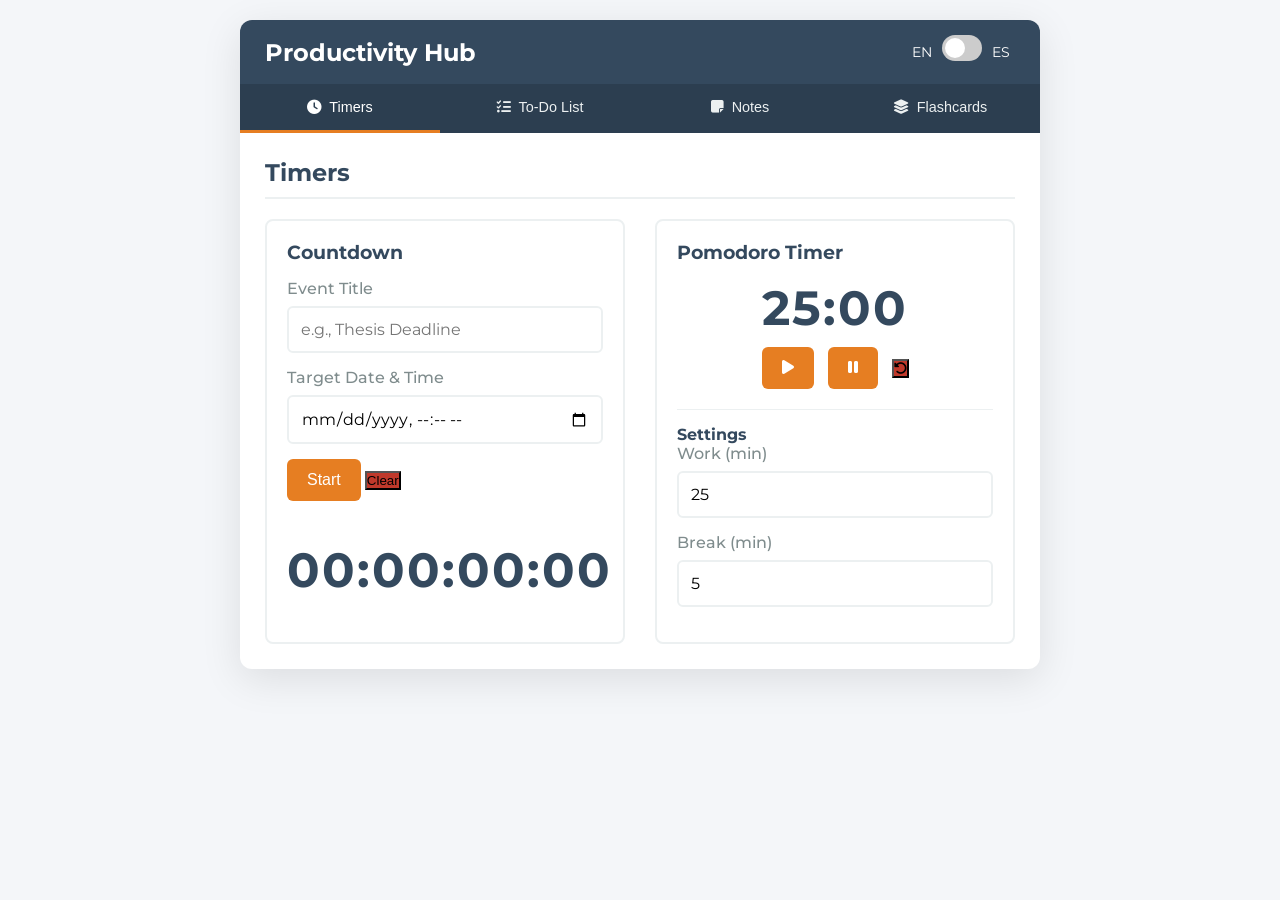
==== index.html @ 6e825364 "Add files via upload" ====
<!DOCTYPE html>
<html lang="en">
<head>
    <meta charset="UTF-8">
    <meta name="viewport" content="width=device-width, initial-scale=1.0">
    <title>Productivity & Language Hub</title>
    <link rel="stylesheet" href="https://cdnjs.cloudflare.com/ajax/libs/font-awesome/6.5.1/css/all.min.css">
    <link rel="preconnect" href="https://fonts.googleapis.com">
    <link rel="preconnect" href="https://fonts.gstatic.com" crossorigin>
    <link href="https://fonts.googleapis.com/css2?family=Montserrat:wght@400;500;700&display=swap" rel="stylesheet">
    
    <style>
        :root {
            --primary-color: #34495e; /* Midnight Blue */
            --secondary-color: #e67e22; /* Carrot Orange */
            --light-gray: #ecf0f1;
            --medium-gray: #bdc3c7;
            --dark-gray: #7f8c8d;
            --bg-color: #f4f6f9;
            --font-color: #333;
            --card-bg: #ffffff;
            --success-color: #27ae60;
            --danger-color: #c0392b;
        }

        * { margin: 0; padding: 0; box-sizing: border-box; }

        body {
            font-family: 'Montserrat', sans-serif;
            background-color: var(--bg-color);
            color: var(--font-color);
            display: flex;
            justify-content: center;
            align-items: flex-start;
            min-height: 100vh;
            padding: 20px;
        }

        .container {
            width: 100%;
            max-width: 800px;
            background-color: var(--card-bg);
            border-radius: 12px;
            box-shadow: 0 10px 40px rgba(0, 0, 0, 0.1);
            overflow: hidden;
        }

        header {
            background-color: var(--primary-color);
            color: white;
            padding: 15px 25px;
            display: flex;
            justify-content: space-between;
            align-items: center;
        }

        header h1 { font-size: 1.5em; }

        .lang-switcher { display: flex; align-items: center; font-size: 0.9em; }
        .lang-switcher span { margin: 0 5px; }
        .switch { position: relative; display: inline-block; width: 50px; height: 26px; }
        .switch input { opacity: 0; width: 0; height: 0; }
        .slider { position: absolute; cursor: pointer; top: 0; left: 0; right: 0; bottom: 0; background-color: #ccc; transition: .4s; border-radius: 26px; }
        .slider:before { position: absolute; content: ""; height: 20px; width: 20px; left: 3px; bottom: 3px; background-color: white; transition: .4s; border-radius: 50%; }
        input:checked + .slider { background-color: var(--secondary-color); }
        input:checked + .slider:before { transform: translateX(24px); }

        nav { display: flex; background-color: #2c3e50; }
        nav button {
            flex: 1; padding: 15px; font-size: 0.9em; font-weight: 500; color: var(--light-gray);
            background-color: transparent; border: none; cursor: pointer;
            transition: background-color 0.3s, color 0.3s;
            border-bottom: 3px solid transparent; display: flex; align-items: center;
            justify-content: center; gap: 8px;
        }
        nav button:hover { background-color: rgba(255, 255, 255, 0.1); }
        nav button.active { color: white; border-bottom-color: var(--secondary-color); }

        main { padding: 25px; }
        .tool-section { display: none; }
        .tool-section.active { display: block; animation: fadeIn 0.5s ease; }
        @keyframes fadeIn { from { opacity: 0; transform: translateY(10px); } to { opacity: 1; transform: translateY(0); } }

        h2 { font-size: 1.5em; color: var(--primary-color); margin-bottom: 20px; padding-bottom: 10px; border-bottom: 2px solid var(--light-gray); }
        
        /* Common Form Styles */
        .form-group { margin-bottom: 15px; }
        label { display: block; margin-bottom: 8px; font-weight: 500; color: var(--dark-gray); }
        input[type="text"], input[type="datetime-local"], input[type="number"], textarea {
            width: 100%; padding: 12px; border: 2px solid var(--light-gray);
            border-radius: 6px; font-size: 1em; font-family: 'Montserrat', sans-serif;
            transition: border-color 0.3s;
        }
        input:focus, textarea:focus { outline: none; border-color: var(--secondary-color); }

        .primary-btn {
            background-color: var(--secondary-color); color: white; border: none; padding: 12px 20px;
            border-radius: 6px; cursor: pointer; font-size: 1em; font-weight: 500;
            transition: background-color 0.3s, transform 0.2s;
        }
        .primary-btn:hover { background-color: #d35400; transform: translateY(-2px); }
        .danger-btn { background-color: var(--danger-color); }
        .danger-btn:hover { background-color: #a93226; }
        
        /* Timers Section */
        .timer-container { display: flex; gap: 30px; flex-wrap: wrap; }
        .timer-box { flex: 1; min-width: 250px; padding: 20px; border: 2px solid var(--light-gray); border-radius: 8px; }
        h3 { margin-bottom: 15px; color: var(--primary-color); }
        h4 { margin-top: 20px; padding-top: 15px; border-top: 1px solid var(--light-gray); color: var(--primary-color);}

        #countdown-display, #pomodoro-display { text-align: center; font-size: 3em; font-weight: 700; color: var(--primary-color); letter-spacing: 2px; }
        #countdown-title-display { text-align: center; margin-top: 15px; font-size: 1.2em; font-weight: 500; color: var(--primary-color); min-height: 25px; }
        .pomodoro-controls button { margin: 10px 5px 0; }

        /* Todolist Section */
        #todo-input-form { display: flex; gap: 10px; }
        #todo-input { flex-grow: 1; }
        #todo-list { list-style-type: none; margin-top: 20px; }
        #todo-list li {
            display: flex; align-items: center; padding: 12px; background-color: var(--light-gray);
            border-radius: 6px; margin-bottom: 10px; transition: all 0.3s;
        }
        #todo-list li.completed { background-color: #e0e0e0; }
        #todo-list li .task-text { flex-grow: 1; cursor: pointer; transition: color 0.3s; }
        #todo-list li.completed .task-text { text-decoration: line-through; color: var(--dark-gray); }
        .todo-actions button { background: none; border: none; cursor: pointer; font-size: 1.2em; margin-left: 10px; color: var(--dark-gray); transition: color 0.3s; }
        .todo-actions .complete-btn:hover { color: var(--success-color); }
        .todo-actions .delete-btn:hover { color: var(--danger-color); }

        /* Memo Section */
        #memo-pad { height: 350px; resize: vertical; line-height: 1.6; }
        .share-container { margin-top: 15px; display: flex; gap: 10px; align-items: center; }
        #share-link { flex-grow: 1; background-color: #f0f0f0; cursor: pointer; }
        #share-notification { font-size: 0.9em; color: var(--success-color); height: 1em; }

        /* Flashcards Section */
        .flashcard {
            background: linear-gradient(135deg, var(--primary-color), #2c3e50);
            color: white; border-radius: 12px; padding: 40px; text-align: center; min-height: 200px;
            display: flex; flex-direction: column; justify-content: center; align-items: center;
        }
        #flashcard-es { font-size: 2.5em; font-weight: 700; margin-bottom: 15px; }
        #flashcard-en { font-size: 1.5em; color: var(--light-gray); opacity: 0; transition: opacity 0.5s; }
        #flashcard-en.visible { opacity: 1; }
        .flashcard-controls { margin-top: 30px; }
        
    </style>
</head>
<body>

    <div class="container">
        <header>
            <h1 data-lang-en="Productivity Hub" data-lang-es="Centro de Productividad">Productivity Hub</h1>
            <div class="lang-switcher">
                <span data-lang-en="EN" data-lang-es="EN">EN</span>
                <label class="switch">
                    <input type="checkbox" id="lang-toggle">
                    <span class="slider"></span>
                </label>
                <span data-lang-en="ES" data-lang-es="ES">ES</span>
            </div>
        </header>
        
        <nav>
            <button class="nav-btn active" data-tab="timers"><i class="fa-solid fa-clock"></i> <span data-lang-en="Timers" data-lang-es="Temporizadores">Timers</span></button>
            <button class="nav-btn" data-tab="todolist"><i class="fa-solid fa-list-check"></i> <span data-lang-en="To-Do List" data-lang-es="Lista de Tareas">To-Do List</span></button>
            <button class="nav-btn" data-tab="memo"><i class="fa-solid fa-note-sticky"></i> <span data-lang-en="Notes" data-lang-es="Notas">Notes</span></button>
            <button class="nav-btn" data-tab="flashcards"><i class="fa-solid fa-layer-group"></i> <span data-lang-en="Flashcards" data-lang-es="Tarjetas">Flashcards</span></button>
        </nav>

        <main>
            <section id="timers" class="tool-section active">
                <h2 data-lang-en="Timers" data-lang-es="Temporizadores">Timers</h2>
                <div class="timer-container">
                    <div class="timer-box">
                        <h3 data-lang-en="Countdown" data-lang-es="Cuenta Regresiva">Countdown</h3>
                        <form id="countdown-form">
                            <div class="form-group">
                                <label for="event-title" data-lang-en="Event Title" data-lang-es="Título del Evento">Event Title</label>
                                <input type="text" id="event-title" placeholder="e.g., Thesis Deadline">
                            </div>
                            <div class="form-group">
                                <label for="datetime-picker" data-lang-en="Target Date & Time" data-lang-es="Fecha y Hora Objetivo">Target Date & Time</label>
                                <input type="datetime-local" id="datetime-picker">
                            </div>
                            <button type="submit" class="primary-btn" data-lang-en="Start" data-lang-es="Iniciar">Start</button>
                            <button type="button" id="clear-countdown-btn" class="danger-btn" data-lang-en="Clear" data-lang-es="Limpiar">Clear</button>
                        </form>
                        <div id="countdown-title-display"></div>
                        <div id="countdown-display">00:00:00:00</div>
                    </div>
                    <div class="timer-box">
                        <h3 data-lang-en="Pomodoro Timer" data-lang-es="Temporizador Pomodoro">Pomodoro Timer</h3>
                        <div id="pomodoro-display">25:00</div>
                        <div class="pomodoro-controls" style="text-align: center;">
                            <button id="pomodoro-start" class="primary-btn"><i class="fa-solid fa-play"></i></button>
                            <button id="pomodoro-pause" class="primary-btn"><i class="fa-solid fa-pause"></i></button>
                            <button id="pomodoro-reset" class="danger-btn"><i class="fa-solid fa-rotate-left"></i></button>
                        </div>
                        <div class="pomodoro-settings">
                            <h4 data-lang-en="Settings" data-lang-es="Configuración">Settings</h4>
                            <div class="form-group">
                                <label for="work-duration" data-lang-en="Work (min)" data-lang-es="Trabajo (min)">Work (min)</label>
                                <input type="number" id="work-duration" value="25" min="1">
                            </div>
                            <div class="form-group">
                                <label for="break-duration" data-lang-en="Break (min)" data-lang-es="Descanso (min)">Break (min)</label>
                                <input type="number" id="break-duration" value="5" min="1">
                            </div>
                        </div>
                    </div>
                </div>
            </section>

            <section id="todolist" class="tool-section">
                <h2 data-lang-en="To-Do List" data-lang-es="Lista de Tareas">To-Do List</h2>
                <form id="todo-input-form">
                    <input type="text" id="todo-input" data-lang-placeholder-en="Add new task..." data-lang-placeholder-es="Añadir nueva tarea...">
                    <button type="submit" class="primary-btn" data-lang-en="Add" data-lang-es="Añadir">Add</button>
                </form>
                <ul id="todo-list"></ul>
            </section>

            <section id="memo" class="tool-section">
                <h2 data-lang-en="Quick Notes" data-lang-es="Notas Rápidas">Quick Notes</h2>
                <textarea id="memo-pad" data-lang-placeholder-en="Type your ideas... they are saved automatically." data-lang-placeholder-es="Escribe tus ideas... se guardan automáticamente."></textarea>
                <div class="share-container">
                    <button id="share-btn" class="primary-btn"><i class="fa-solid fa-share-nodes"></i> <span data-lang-en="Share" data-lang-es="Compartir">Share</span></button>
                    <input type="text" id="share-link" readonly data-lang-placeholder-en="A shareable link will appear here" data-lang-placeholder-es="Aquí aparecerá un enlace para compartir">
                </div>
                <small id="share-notification" data-lang-en="Note: The link is public. Do not share sensitive data." data-lang-es="Nota: El enlace es público. No compartas datos sensibles."></small>
            </section>

            <section id="flashcards" class="tool-section">
                <h2 data-lang-en="Spanish Flashcards" data-lang-es="Tarjetas de Español">Spanish Flashcards</h2>
                <div class="flashcard">
                    <p id="flashcard-es">¡Hola!</p>
                    <p id="flashcard-en">Hello!</p>
                </div>
                <div class="flashcard-controls" style="text-align: center;">
                    <button id="reveal-btn" class="primary-btn" data-lang-en="Reveal" data-lang-es="Revelar">Reveal</button>
                    <button id="next-card-btn" class="primary-btn" style="margin-left: 10px;" data-lang-en="Next" data-lang-es="Siguiente">Next</button>
                </div>
            </section>
        </main>
    </div>
    <audio id="pomodoro-sound" src="https://www.soundjay.com/buttons/sounds/button-16.mp3" preload="auto"></audio>
<script>
document.addEventListener('DOMContentLoaded', () => {
    // --- LANGUAGE SWITCHER ---
    const langToggle = document.getElementById('lang-toggle');
    const allLangElements = document.querySelectorAll('[data-lang-en], [data-lang-es]');
    const allPlaceholderElements = document.querySelectorAll('[data-lang-placeholder-en], [data-lang-placeholder-es]');
    
    function setLanguage(lang) {
        allLangElements.forEach(el => { el.textContent = el.dataset[lang]; });
        allPlaceholderElements.forEach(el => {
            el.placeholder = el.dataset['langPlaceholder' + lang.slice(-2)];
        });
        localStorage.setItem('preferredLang', lang);
        langToggle.checked = (lang === 'langEs');
    }
    langToggle.addEventListener('change', () => { setLanguage(langToggle.checked ? 'langEs' : 'langEn'); });
    setLanguage(localStorage.getItem('preferredLang') || 'langEn');

    // --- TAB SWITCHING ---
    const navButtons = document.querySelectorAll('.nav-btn');
    const toolSections = document.querySelectorAll('.tool-section');
    navButtons.forEach(button => {
        button.addEventListener('click', () => {
            navButtons.forEach(btn => btn.classList.remove('active'));
            button.classList.add('active');
            const targetTab = button.dataset.tab;
            toolSections.forEach(section => { section.classList.toggle('active', section.id === targetTab); });
        });
    });

    // --- MODULE 1: TIMERS ---
    // Countdown
    const countdownForm = document.getElementById('countdown-form');
    const datetimePicker = document.getElementById('datetime-picker');
    const eventTitleInput = document.getElementById('event-title');
    const clearCountdownBtn = document.getElementById('clear-countdown-btn');
    const countdownTitleDisplay = document.getElementById('countdown-title-display');
    const countdownDisplayEl = document.getElementById('countdown-display');
    let countdownInterval;

    function updateCountdown() {
        const targetDate = parseInt(localStorage.getItem('countdownTarget'), 10);
        if (!targetDate) return;
        const now = new Date().getTime();
        const distance = targetDate - now;
        if (distance < 0) {
            clearInterval(countdownInterval);
            countdownDisplayEl.textContent = "00:00:00:00";
            return;
        }
        const days = String(Math.floor(distance / (1000 * 60 * 60 * 24))).padStart(2, '0');
        const hours = String(Math.floor((distance % (1000 * 60 * 60 * 24)) / (1000 * 60 * 60))).padStart(2, '0');
        const minutes = String(Math.floor((distance % (1000 * 60 * 60)) / (1000 * 60))).padStart(2, '0');
        const seconds = String(Math.floor((distance % (1000 * 60)) / 1000)).padStart(2, '0');
        countdownDisplayEl.textContent = `${days}:${hours}:${minutes}:${seconds}`;
    }
    countdownForm.addEventListener('submit', (e) => {
        e.preventDefault();
        if (!datetimePicker.value || !eventTitleInput.value) return;
        const targetDate = new Date(datetimePicker.value).getTime();
        localStorage.setItem('countdownTarget', targetDate);
        localStorage.setItem('countdownTitle', eventTitleInput.value);
        countdownTitleDisplay.textContent = eventTitleInput.value;
        clearInterval(countdownInterval);
        countdownInterval = setInterval(updateCountdown, 1000);
        updateCountdown();
    });
    clearCountdownBtn.addEventListener('click', () => {
        clearInterval(countdownInterval);
        localStorage.removeItem('countdownTarget');
        localStorage.removeItem('countdownTitle');
        countdownTitleDisplay.textContent = "";
        eventTitleInput.value = "";
        datetimePicker.value = "";
        countdownDisplayEl.textContent = "00:00:00:00";
    });
    if (localStorage.getItem('countdownTarget')) {
        countdownTitleDisplay.textContent = localStorage.getItem('countdownTitle');
        countdownInterval = setInterval(updateCountdown, 1000);
        updateCountdown();
    }
    
    // Pomodoro - UPDATED
    const pomodoroDisplay = document.getElementById('pomodoro-display');
    const pomodoroSound = document.getElementById('pomodoro-sound');
    const workDurationInput = document.getElementById('work-duration');
    const breakDurationInput = document.getElementById('break-duration');
    
    let pomodoroInterval;
    let workMinutes = localStorage.getItem('pomodoroWork') || 25;
    let breakMinutes = localStorage.getItem('pomodoroBreak') || 5;
    let pomodoroTime = workMinutes * 60;
    let pomodoroMode = 'work'; // 'work' or 'break'
    let isPaused = true;

    // Set input values from loaded settings
    workDurationInput.value = workMinutes;
    breakDurationInput.value = breakMinutes;
    
    const updatePomodoroDisplay = () => {
        const minutes = String(Math.floor(pomodoroTime / 60)).padStart(2, '0');
        const seconds = String(pomodoroTime % 60).padStart(2, '0');
        pomodoroDisplay.textContent = `${minutes}:${seconds}`;
        document.title = `${minutes}:${seconds} - ${pomodoroMode === 'work' ? 'Work' : 'Break'}`;
    };

    const resetPomodoro = () => {
        isPaused = true;
        clearInterval(pomodoroInterval);
        pomodoroMode = 'work';
        pomodoroTime = workMinutes * 60;
        updatePomodoroDisplay();
        document.title = "Productivity Hub";
    };

    const startPomodoro = () => {
        if (!isPaused) return;
        isPaused = false;
        pomodoroInterval = setInterval(() => {
            pomodoroTime--;
            if (pomodoroTime < 0) {
                clearInterval(pomodoroInterval);
                pomodoroSound.play();
                isPaused = true;
                if (pomodoroMode === 'work') {
                    pomodoroMode = 'break';
                    pomodoroTime = breakMinutes * 60;
                } else {
                    pomodoroMode = 'work';
                    pomodoroTime = workMinutes * 60;
                }
                updatePomodoroDisplay();
                setTimeout(startPomodoro, 1000); // Auto-start next session
            }
            updatePomodoroDisplay();
        }, 1000);
    };

    document.getElementById('pomodoro-start').onclick = startPomodoro;
    document.getElementById('pomodoro-pause').onclick = () => {
        isPaused = true;
        clearInterval(pomodoroInterval);
    };
    document.getElementById('pomodoro-reset').onclick = resetPomodoro;

    workDurationInput.addEventListener('change', () => {
        workMinutes = workDurationInput.value;
        localStorage.setItem('pomodoroWork', workMinutes);
        if (isPaused && pomodoroMode === 'work') { resetPomodoro(); }
    });
    breakDurationInput.addEventListener('change', () => {
        breakMinutes = breakDurationInput.value;
        localStorage.setItem('pomodoroBreak', breakMinutes);
         if (isPaused && pomodoroMode === 'break') { resetPomodoro(); }
    });
    updatePomodoroDisplay();

    // --- MODULE 2: TO-DO LIST ---
    const todoForm = document.getElementById('todo-input-form');
    const todoInput = document.getElementById('todo-input');
    const todoList = document.getElementById('todo-list');
    let todos = JSON.parse(localStorage.getItem('todos')) || [];
    function saveTodos() { localStorage.setItem('todos', JSON.stringify(todos)); }
    function renderTodos() {
        todoList.innerHTML = '';
        todos.forEach((todo, index) => {
            const li = document.createElement('li');
            li.dataset.index = index;
            if (todo.completed) li.classList.add('completed');
            li.innerHTML = `
                <span class="task-text">${todo.text}</span>
                <div class="todo-actions">
                    <button class="complete-btn"><i class="fa-solid fa-check"></i></button>
                    <button class="delete-btn"><i class="fa-solid fa-trash"></i></button>
                </div>`;
            todoList.appendChild(li);
        });
    }
    todoForm.addEventListener('submit', (e) => {
        e.preventDefault();
        const text = todoInput.value.trim();
        if (text) {
            todos.push({ text: text, completed: false });
            todoInput.value = '';
            saveTodos();
            renderTodos();
        }
    });
    todoList.addEventListener('click', (e) => {
        const li = e.target.closest('li');
        if (!li) return;
        const index = parseInt(li.dataset.index, 10);
        if (e.target.closest('.complete-btn') || e.target.classList.contains('task-text')) {
            todos[index].completed = !todos[index].completed;
        } else if (e.target.closest('.delete-btn')) {
            todos.splice(index, 1);
        }
        saveTodos();
        renderTodos();
    });
    renderTodos();

    // --- MODULE 3: MEMO PAD with SHARING ---
    const memoPad = document.getElementById('memo-pad');
    const shareBtn = document.getElementById('share-btn');
    const shareLinkInput = document.getElementById('share-link');
    memoPad.value = localStorage.getItem('memoContent') || '';
    memoPad.addEventListener('input', () => { localStorage.setItem('memoContent', memoPad.value); });
    shareBtn.addEventListener('click', () => {
        const content = memoPad.value;
        if (!content) return;
        const encoded = btoa(unescape(encodeURIComponent(content)));
        const url = `${window.location.href.split('#')[0]}#note=${encoded}`;
        shareLinkInput.value = url;
        shareLinkInput.select();
        try { document.execCommand('copy'); } catch (err) { console.error('Failed to copy link');}
    });
    function loadNoteFromHash() {
        if (window.location.hash.startsWith('#note=')) {
            const encoded = window.location.hash.substring(6);
            try {
                const decoded = decodeURIComponent(escape(atob(encoded)));
                memoPad.value = decoded;
                localStorage.setItem('memoContent', decoded);
                document.querySelector('.nav-btn[data-tab="memo"]').click();
                history.pushState("", document.title, window.location.pathname + window.location.search);
            } catch (e) { console.error("Failed to decode note from URL:", e); }
        }
    }
    loadNoteFromHash();
    
    // --- MODULE 4: FLASHCARDS - UPDATED ---
    const flashcardData = [
        // Academic & Research
        { es: 'La tesis', en: 'The thesis' }, { es: 'El artículo', en: 'The article' },
        { es: 'La investigación', en: 'The research' }, { es: 'El experimento', en: 'The experiment' },
        { es: 'La fecha límite', en: 'The deadline' }, { es: 'La hipótesis', en: 'The hypothesis' },
        { es: 'La conclusión', en: 'The conclusion' }, { es: 'La metodología', en: 'The methodology' },
        { es: 'El resultado', en: 'The result' }, { es: 'Publicar', en: 'To publish' },
        { es: 'La cita', en: 'The citation/quote' }, { es: 'La fuente', en: 'The source' },
        // University & Lab
        { es: 'El laboratorio', en: 'The laboratory' }, { es: 'El/La asesor/a', en: 'The advisor' },
        { es: 'La beca', en: 'The scholarship/grant' }, { es: 'La presentación', en: 'The presentation' },
        { es: 'La reunión', en: 'The meeting' }, { es: 'La biblioteca', en: 'The library' },
        // Verbs & Connectors
        { es: 'Analizar', en: 'To analyze' }, { es: 'Investigar', en: 'To investigate' },
        { es: 'Escribir', en: 'To write' }, { es: 'Leer', en: 'To read' }, 
        { es: 'Comparar', en: 'To compare' }, { es: 'Explicar', en: 'To explain' },
        { es: 'Sin embargo', en: 'However' }, { es: 'Por lo tanto', en: 'Therefore' },
        { es: 'Además', en: 'Furthermore/Besides' }, { es: 'En resumen', en: 'In summary' },
        // General Conversation
        { es: '¿Qué tal?', en: 'How is it going?' }, { es: 'No entiendo', en: 'I don\'t understand' },
        { es: '¿Podrías repetir, por favor?', en: 'Could you repeat, please?' },
        { es: 'Tengo una pregunta', en: 'I have a question' }, { es: 'Tengo que irme', en: 'I have to go' },
        { es: 'Nos vemos', en: 'See you' }, { es: 'El café', en: 'The coffee' }, { es: 'El almuerzo', en: 'The lunch'}
    ];
    const flashcardEs = document.getElementById('flashcard-es');
    const flashcardEn = document.getElementById('flashcard-en');
    let currentCardIndex = 0;

    function showCard(index) {
        flashcardEs.textContent = flashcardData[index].es;
        flashcardEn.textContent = flashcardData[index].en;
        flashcardEn.classList.remove('visible');
    }

    document.getElementById('reveal-btn').addEventListener('click', () => {
        flashcardEn.classList.add('visible');
    });

    document.getElementById('next-card-btn').addEventListener('click', () => {
        currentCardIndex = Math.floor(Math.random() * flashcardData.length); // Show a random card now
        showCard(currentCardIndex);
    });
    showCard(0); // Initial card
});
</script>

</body>
</html>
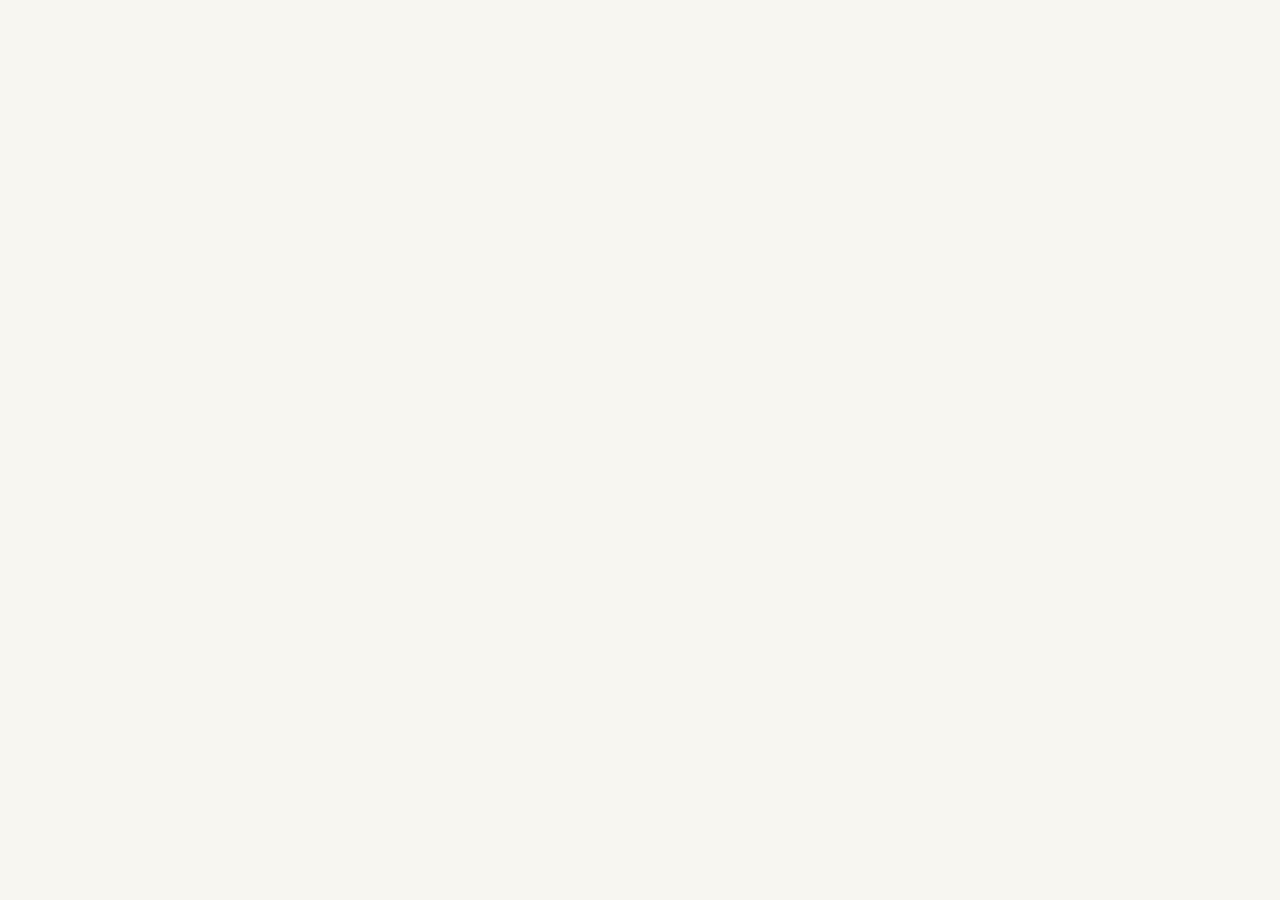
==== commit 6e986044: "Add files via upload" ====
--- a/index.html
+++ b/index.html
@@ -1,527 +1,29 @@
-<!DOCTYPE html>
-<html lang="en">
-<head>
-    <meta charset="UTF-8">
-    <meta name="viewport" content="width=device-width, initial-scale=1.0">
-    <title>Productivity & Language Hub</title>
-    <link rel="stylesheet" href="https://cdnjs.cloudflare.com/ajax/libs/font-awesome/6.5.1/css/all.min.css">
-    <link rel="preconnect" href="https://fonts.googleapis.com">
-    <link rel="preconnect" href="https://fonts.gstatic.com" crossorigin>
-    <link href="https://fonts.googleapis.com/css2?family=Montserrat:wght@400;500;700&display=swap" rel="stylesheet">
-    
-    <style>
-        :root {
-            --primary-color: #34495e; /* Midnight Blue */
-            --secondary-color: #e67e22; /* Carrot Orange */
-            --light-gray: #ecf0f1;
-            --medium-gray: #bdc3c7;
-            --dark-gray: #7f8c8d;
-            --bg-color: #f4f6f9;
-            --font-color: #333;
-            --card-bg: #ffffff;
-            --success-color: #27ae60;
-            --danger-color: #c0392b;
-        }
-
-        * { margin: 0; padding: 0; box-sizing: border-box; }
-
-        body {
-            font-family: 'Montserrat', sans-serif;
-            background-color: var(--bg-color);
-            color: var(--font-color);
-            display: flex;
-            justify-content: center;
-            align-items: flex-start;
-            min-height: 100vh;
-            padding: 20px;
-        }
-
-        .container {
-            width: 100%;
-            max-width: 800px;
-            background-color: var(--card-bg);
-            border-radius: 12px;
-            box-shadow: 0 10px 40px rgba(0, 0, 0, 0.1);
-            overflow: hidden;
-        }
-
-        header {
-            background-color: var(--primary-color);
-            color: white;
-            padding: 15px 25px;
-            display: flex;
-            justify-content: space-between;
-            align-items: center;
-        }
-
-        header h1 { font-size: 1.5em; }
-
-        .lang-switcher { display: flex; align-items: center; font-size: 0.9em; }
-        .lang-switcher span { margin: 0 5px; }
-        .switch { position: relative; display: inline-block; width: 50px; height: 26px; }
-        .switch input { opacity: 0; width: 0; height: 0; }
-        .slider { position: absolute; cursor: pointer; top: 0; left: 0; right: 0; bottom: 0; background-color: #ccc; transition: .4s; border-radius: 26px; }
-        .slider:before { position: absolute; content: ""; height: 20px; width: 20px; left: 3px; bottom: 3px; background-color: white; transition: .4s; border-radius: 50%; }
-        input:checked + .slider { background-color: var(--secondary-color); }
-        input:checked + .slider:before { transform: translateX(24px); }
-
-        nav { display: flex; background-color: #2c3e50; }
-        nav button {
-            flex: 1; padding: 15px; font-size: 0.9em; font-weight: 500; color: var(--light-gray);
-            background-color: transparent; border: none; cursor: pointer;
-            transition: background-color 0.3s, color 0.3s;
-            border-bottom: 3px solid transparent; display: flex; align-items: center;
-            justify-content: center; gap: 8px;
-        }
-        nav button:hover { background-color: rgba(255, 255, 255, 0.1); }
-        nav button.active { color: white; border-bottom-color: var(--secondary-color); }
-
-        main { padding: 25px; }
-        .tool-section { display: none; }
-        .tool-section.active { display: block; animation: fadeIn 0.5s ease; }
-        @keyframes fadeIn { from { opacity: 0; transform: translateY(10px); } to { opacity: 1; transform: translateY(0); } }
-
-        h2 { font-size: 1.5em; color: var(--primary-color); margin-bottom: 20px; padding-bottom: 10px; border-bottom: 2px solid var(--light-gray); }
-        
-        /* Common Form Styles */
-        .form-group { margin-bottom: 15px; }
-        label { display: block; margin-bottom: 8px; font-weight: 500; color: var(--dark-gray); }
-        input[type="text"], input[type="datetime-local"], input[type="number"], textarea {
-            width: 100%; padding: 12px; border: 2px solid var(--light-gray);
-            border-radius: 6px; font-size: 1em; font-family: 'Montserrat', sans-serif;
-            transition: border-color 0.3s;
-        }
-        input:focus, textarea:focus { outline: none; border-color: var(--secondary-color); }
-
-        .primary-btn {
-            background-color: var(--secondary-color); color: white; border: none; padding: 12px 20px;
-            border-radius: 6px; cursor: pointer; font-size: 1em; font-weight: 500;
-            transition: background-color 0.3s, transform 0.2s;
-        }
-        .primary-btn:hover { background-color: #d35400; transform: translateY(-2px); }
-        .danger-btn { background-color: var(--danger-color); }
-        .danger-btn:hover { background-color: #a93226; }
-        
-        /* Timers Section */
-        .timer-container { display: flex; gap: 30px; flex-wrap: wrap; }
-        .timer-box { flex: 1; min-width: 250px; padding: 20px; border: 2px solid var(--light-gray); border-radius: 8px; }
-        h3 { margin-bottom: 15px; color: var(--primary-color); }
-        h4 { margin-top: 20px; padding-top: 15px; border-top: 1px solid var(--light-gray); color: var(--primary-color);}
-
-        #countdown-display, #pomodoro-display { text-align: center; font-size: 3em; font-weight: 700; color: var(--primary-color); letter-spacing: 2px; }
-        #countdown-title-display { text-align: center; margin-top: 15px; font-size: 1.2em; font-weight: 500; color: var(--primary-color); min-height: 25px; }
-        .pomodoro-controls button { margin: 10px 5px 0; }
-
-        /* Todolist Section */
-        #todo-input-form { display: flex; gap: 10px; }
-        #todo-input { flex-grow: 1; }
-        #todo-list { list-style-type: none; margin-top: 20px; }
-        #todo-list li {
-            display: flex; align-items: center; padding: 12px; background-color: var(--light-gray);
-            border-radius: 6px; margin-bottom: 10px; transition: all 0.3s;
-        }
-        #todo-list li.completed { background-color: #e0e0e0; }
-        #todo-list li .task-text { flex-grow: 1; cursor: pointer; transition: color 0.3s; }
-        #todo-list li.completed .task-text { text-decoration: line-through; color: var(--dark-gray); }
-        .todo-actions button { background: none; border: none; cursor: pointer; font-size: 1.2em; margin-left: 10px; color: var(--dark-gray); transition: color 0.3s; }
-        .todo-actions .complete-btn:hover { color: var(--success-color); }
-        .todo-actions .delete-btn:hover { color: var(--danger-color); }
-
-        /* Memo Section */
-        #memo-pad { height: 350px; resize: vertical; line-height: 1.6; }
-        .share-container { margin-top: 15px; display: flex; gap: 10px; align-items: center; }
-        #share-link { flex-grow: 1; background-color: #f0f0f0; cursor: pointer; }
-        #share-notification { font-size: 0.9em; color: var(--success-color); height: 1em; }
-
-        /* Flashcards Section */
-        .flashcard {
-            background: linear-gradient(135deg, var(--primary-color), #2c3e50);
-            color: white; border-radius: 12px; padding: 40px; text-align: center; min-height: 200px;
-            display: flex; flex-direction: column; justify-content: center; align-items: center;
-        }
-        #flashcard-es { font-size: 2.5em; font-weight: 700; margin-bottom: 15px; }
-        #flashcard-en { font-size: 1.5em; color: var(--light-gray); opacity: 0; transition: opacity 0.5s; }
-        #flashcard-en.visible { opacity: 1; }
-        .flashcard-controls { margin-top: 30px; }
-        
-    </style>
-</head>
-<body>
-
-    <div class="container">
-        <header>
-            <h1 data-lang-en="Productivity Hub" data-lang-es="Centro de Productividad">Productivity Hub</h1>
-            <div class="lang-switcher">
-                <span data-lang-en="EN" data-lang-es="EN">EN</span>
-                <label class="switch">
-                    <input type="checkbox" id="lang-toggle">
-                    <span class="slider"></span>
-                </label>
-                <span data-lang-en="ES" data-lang-es="ES">ES</span>
-            </div>
-        </header>
-        
-        <nav>
-            <button class="nav-btn active" data-tab="timers"><i class="fa-solid fa-clock"></i> <span data-lang-en="Timers" data-lang-es="Temporizadores">Timers</span></button>
-            <button class="nav-btn" data-tab="todolist"><i class="fa-solid fa-list-check"></i> <span data-lang-en="To-Do List" data-lang-es="Lista de Tareas">To-Do List</span></button>
-            <button class="nav-btn" data-tab="memo"><i class="fa-solid fa-note-sticky"></i> <span data-lang-en="Notes" data-lang-es="Notas">Notes</span></button>
-            <button class="nav-btn" data-tab="flashcards"><i class="fa-solid fa-layer-group"></i> <span data-lang-en="Flashcards" data-lang-es="Tarjetas">Flashcards</span></button>
-        </nav>
-
-        <main>
-            <section id="timers" class="tool-section active">
-                <h2 data-lang-en="Timers" data-lang-es="Temporizadores">Timers</h2>
-                <div class="timer-container">
-                    <div class="timer-box">
-                        <h3 data-lang-en="Countdown" data-lang-es="Cuenta Regresiva">Countdown</h3>
-                        <form id="countdown-form">
-                            <div class="form-group">
-                                <label for="event-title" data-lang-en="Event Title" data-lang-es="Título del Evento">Event Title</label>
-                                <input type="text" id="event-title" placeholder="e.g., Thesis Deadline">
-                            </div>
-                            <div class="form-group">
-                                <label for="datetime-picker" data-lang-en="Target Date & Time" data-lang-es="Fecha y Hora Objetivo">Target Date & Time</label>
-                                <input type="datetime-local" id="datetime-picker">
-                            </div>
-                            <button type="submit" class="primary-btn" data-lang-en="Start" data-lang-es="Iniciar">Start</button>
-                            <button type="button" id="clear-countdown-btn" class="danger-btn" data-lang-en="Clear" data-lang-es="Limpiar">Clear</button>
-                        </form>
-                        <div id="countdown-title-display"></div>
-                        <div id="countdown-display">00:00:00:00</div>
-                    </div>
-                    <div class="timer-box">
-                        <h3 data-lang-en="Pomodoro Timer" data-lang-es="Temporizador Pomodoro">Pomodoro Timer</h3>
-                        <div id="pomodoro-display">25:00</div>
-                        <div class="pomodoro-controls" style="text-align: center;">
-                            <button id="pomodoro-start" class="primary-btn"><i class="fa-solid fa-play"></i></button>
-                            <button id="pomodoro-pause" class="primary-btn"><i class="fa-solid fa-pause"></i></button>
-                            <button id="pomodoro-reset" class="danger-btn"><i class="fa-solid fa-rotate-left"></i></button>
-                        </div>
-                        <div class="pomodoro-settings">
-                            <h4 data-lang-en="Settings" data-lang-es="Configuración">Settings</h4>
-                            <div class="form-group">
-                                <label for="work-duration" data-lang-en="Work (min)" data-lang-es="Trabajo (min)">Work (min)</label>
-                                <input type="number" id="work-duration" value="25" min="1">
-                            </div>
-                            <div class="form-group">
-                                <label for="break-duration" data-lang-en="Break (min)" data-lang-es="Descanso (min)">Break (min)</label>
-                                <input type="number" id="break-duration" value="5" min="1">
-                            </div>
-                        </div>
-                    </div>
-                </div>
-            </section>
-
-            <section id="todolist" class="tool-section">
-                <h2 data-lang-en="To-Do List" data-lang-es="Lista de Tareas">To-Do List</h2>
-                <form id="todo-input-form">
-                    <input type="text" id="todo-input" data-lang-placeholder-en="Add new task..." data-lang-placeholder-es="Añadir nueva tarea...">
-                    <button type="submit" class="primary-btn" data-lang-en="Add" data-lang-es="Añadir">Add</button>
-                </form>
-                <ul id="todo-list"></ul>
-            </section>
-
-            <section id="memo" class="tool-section">
-                <h2 data-lang-en="Quick Notes" data-lang-es="Notas Rápidas">Quick Notes</h2>
-                <textarea id="memo-pad" data-lang-placeholder-en="Type your ideas... they are saved automatically." data-lang-placeholder-es="Escribe tus ideas... se guardan automáticamente."></textarea>
-                <div class="share-container">
-                    <button id="share-btn" class="primary-btn"><i class="fa-solid fa-share-nodes"></i> <span data-lang-en="Share" data-lang-es="Compartir">Share</span></button>
-                    <input type="text" id="share-link" readonly data-lang-placeholder-en="A shareable link will appear here" data-lang-placeholder-es="Aquí aparecerá un enlace para compartir">
-                </div>
-                <small id="share-notification" data-lang-en="Note: The link is public. Do not share sensitive data." data-lang-es="Nota: El enlace es público. No compartas datos sensibles."></small>
-            </section>
-
-            <section id="flashcards" class="tool-section">
-                <h2 data-lang-en="Spanish Flashcards" data-lang-es="Tarjetas de Español">Spanish Flashcards</h2>
-                <div class="flashcard">
-                    <p id="flashcard-es">¡Hola!</p>
-                    <p id="flashcard-en">Hello!</p>
-                </div>
-                <div class="flashcard-controls" style="text-align: center;">
-                    <button id="reveal-btn" class="primary-btn" data-lang-en="Reveal" data-lang-es="Revelar">Reveal</button>
-                    <button id="next-card-btn" class="primary-btn" style="margin-left: 10px;" data-lang-en="Next" data-lang-es="Siguiente">Next</button>
-                </div>
-            </section>
-        </main>
-    </div>
-    <audio id="pomodoro-sound" src="https://www.soundjay.com/buttons/sounds/button-16.mp3" preload="auto"></audio>
-<script>
-document.addEventListener('DOMContentLoaded', () => {
-    // --- LANGUAGE SWITCHER ---
-    const langToggle = document.getElementById('lang-toggle');
-    const allLangElements = document.querySelectorAll('[data-lang-en], [data-lang-es]');
-    const allPlaceholderElements = document.querySelectorAll('[data-lang-placeholder-en], [data-lang-placeholder-es]');
-    
-    function setLanguage(lang) {
-        allLangElements.forEach(el => { el.textContent = el.dataset[lang]; });
-        allPlaceholderElements.forEach(el => {
-            el.placeholder = el.dataset['langPlaceholder' + lang.slice(-2)];
-        });
-        localStorage.setItem('preferredLang', lang);
-        langToggle.checked = (lang === 'langEs');
-    }
-    langToggle.addEventListener('change', () => { setLanguage(langToggle.checked ? 'langEs' : 'langEn'); });
-    setLanguage(localStorage.getItem('preferredLang') || 'langEn');
-
-    // --- TAB SWITCHING ---
-    const navButtons = document.querySelectorAll('.nav-btn');
-    const toolSections = document.querySelectorAll('.tool-section');
-    navButtons.forEach(button => {
-        button.addEventListener('click', () => {
-            navButtons.forEach(btn => btn.classList.remove('active'));
-            button.classList.add('active');
-            const targetTab = button.dataset.tab;
-            toolSections.forEach(section => { section.classList.toggle('active', section.id === targetTab); });
-        });
-    });
-
-    // --- MODULE 1: TIMERS ---
-    // Countdown
-    const countdownForm = document.getElementById('countdown-form');
-    const datetimePicker = document.getElementById('datetime-picker');
-    const eventTitleInput = document.getElementById('event-title');
-    const clearCountdownBtn = document.getElementById('clear-countdown-btn');
-    const countdownTitleDisplay = document.getElementById('countdown-title-display');
-    const countdownDisplayEl = document.getElementById('countdown-display');
-    let countdownInterval;
-
-    function updateCountdown() {
-        const targetDate = parseInt(localStorage.getItem('countdownTarget'), 10);
-        if (!targetDate) return;
-        const now = new Date().getTime();
-        const distance = targetDate - now;
-        if (distance < 0) {
-            clearInterval(countdownInterval);
-            countdownDisplayEl.textContent = "00:00:00:00";
-            return;
-        }
-        const days = String(Math.floor(distance / (1000 * 60 * 60 * 24))).padStart(2, '0');
-        const hours = String(Math.floor((distance % (1000 * 60 * 60 * 24)) / (1000 * 60 * 60))).padStart(2, '0');
-        const minutes = String(Math.floor((distance % (1000 * 60 * 60)) / (1000 * 60))).padStart(2, '0');
-        const seconds = String(Math.floor((distance % (1000 * 60)) / 1000)).padStart(2, '0');
-        countdownDisplayEl.textContent = `${days}:${hours}:${minutes}:${seconds}`;
-    }
-    countdownForm.addEventListener('submit', (e) => {
-        e.preventDefault();
-        if (!datetimePicker.value || !eventTitleInput.value) return;
-        const targetDate = new Date(datetimePicker.value).getTime();
-        localStorage.setItem('countdownTarget', targetDate);
-        localStorage.setItem('countdownTitle', eventTitleInput.value);
-        countdownTitleDisplay.textContent = eventTitleInput.value;
-        clearInterval(countdownInterval);
-        countdownInterval = setInterval(updateCountdown, 1000);
-        updateCountdown();
-    });
-    clearCountdownBtn.addEventListener('click', () => {
-        clearInterval(countdownInterval);
-        localStorage.removeItem('countdownTarget');
-        localStorage.removeItem('countdownTitle');
-        countdownTitleDisplay.textContent = "";
-        eventTitleInput.value = "";
-        datetimePicker.value = "";
-        countdownDisplayEl.textContent = "00:00:00:00";
-    });
-    if (localStorage.getItem('countdownTarget')) {
-        countdownTitleDisplay.textContent = localStorage.getItem('countdownTitle');
-        countdownInterval = setInterval(updateCountdown, 1000);
-        updateCountdown();
-    }
-    
-    // Pomodoro - UPDATED
-    const pomodoroDisplay = document.getElementById('pomodoro-display');
-    const pomodoroSound = document.getElementById('pomodoro-sound');
-    const workDurationInput = document.getElementById('work-duration');
-    const breakDurationInput = document.getElementById('break-duration');
-    
-    let pomodoroInterval;
-    let workMinutes = localStorage.getItem('pomodoroWork') || 25;
-    let breakMinutes = localStorage.getItem('pomodoroBreak') || 5;
-    let pomodoroTime = workMinutes * 60;
-    let pomodoroMode = 'work'; // 'work' or 'break'
-    let isPaused = true;
-
-    // Set input values from loaded settings
-    workDurationInput.value = workMinutes;
-    breakDurationInput.value = breakMinutes;
-    
-    const updatePomodoroDisplay = () => {
-        const minutes = String(Math.floor(pomodoroTime / 60)).padStart(2, '0');
-        const seconds = String(pomodoroTime % 60).padStart(2, '0');
-        pomodoroDisplay.textContent = `${minutes}:${seconds}`;
-        document.title = `${minutes}:${seconds} - ${pomodoroMode === 'work' ? 'Work' : 'Break'}`;
-    };
-
-    const resetPomodoro = () => {
-        isPaused = true;
-        clearInterval(pomodoroInterval);
-        pomodoroMode = 'work';
-        pomodoroTime = workMinutes * 60;
-        updatePomodoroDisplay();
-        document.title = "Productivity Hub";
-    };
-
-    const startPomodoro = () => {
-        if (!isPaused) return;
-        isPaused = false;
-        pomodoroInterval = setInterval(() => {
-            pomodoroTime--;
-            if (pomodoroTime < 0) {
-                clearInterval(pomodoroInterval);
-                pomodoroSound.play();
-                isPaused = true;
-                if (pomodoroMode === 'work') {
-                    pomodoroMode = 'break';
-                    pomodoroTime = breakMinutes * 60;
-                } else {
-                    pomodoroMode = 'work';
-                    pomodoroTime = workMinutes * 60;
-                }
-                updatePomodoroDisplay();
-                setTimeout(startPomodoro, 1000); // Auto-start next session
-            }
-            updatePomodoroDisplay();
-        }, 1000);
-    };
-
-    document.getElementById('pomodoro-start').onclick = startPomodoro;
-    document.getElementById('pomodoro-pause').onclick = () => {
-        isPaused = true;
-        clearInterval(pomodoroInterval);
-    };
-    document.getElementById('pomodoro-reset').onclick = resetPomodoro;
-
-    workDurationInput.addEventListener('change', () => {
-        workMinutes = workDurationInput.value;
-        localStorage.setItem('pomodoroWork', workMinutes);
-        if (isPaused && pomodoroMode === 'work') { resetPomodoro(); }
-    });
-    breakDurationInput.addEventListener('change', () => {
-        breakMinutes = breakDurationInput.value;
-        localStorage.setItem('pomodoroBreak', breakMinutes);
-         if (isPaused && pomodoroMode === 'break') { resetPomodoro(); }
-    });
-    updatePomodoroDisplay();
-
-    // --- MODULE 2: TO-DO LIST ---
-    const todoForm = document.getElementById('todo-input-form');
-    const todoInput = document.getElementById('todo-input');
-    const todoList = document.getElementById('todo-list');
-    let todos = JSON.parse(localStorage.getItem('todos')) || [];
-    function saveTodos() { localStorage.setItem('todos', JSON.stringify(todos)); }
-    function renderTodos() {
-        todoList.innerHTML = '';
-        todos.forEach((todo, index) => {
-            const li = document.createElement('li');
-            li.dataset.index = index;
-            if (todo.completed) li.classList.add('completed');
-            li.innerHTML = `
-                <span class="task-text">${todo.text}</span>
-                <div class="todo-actions">
-                    <button class="complete-btn"><i class="fa-solid fa-check"></i></button>
-                    <button class="delete-btn"><i class="fa-solid fa-trash"></i></button>
-                </div>`;
-            todoList.appendChild(li);
-        });
-    }
-    todoForm.addEventListener('submit', (e) => {
-        e.preventDefault();
-        const text = todoInput.value.trim();
-        if (text) {
-            todos.push({ text: text, completed: false });
-            todoInput.value = '';
-            saveTodos();
-            renderTodos();
-        }
-    });
-    todoList.addEventListener('click', (e) => {
-        const li = e.target.closest('li');
-        if (!li) return;
-        const index = parseInt(li.dataset.index, 10);
-        if (e.target.closest('.complete-btn') || e.target.classList.contains('task-text')) {
-            todos[index].completed = !todos[index].completed;
-        } else if (e.target.closest('.delete-btn')) {
-            todos.splice(index, 1);
-        }
-        saveTodos();
-        renderTodos();
-    });
-    renderTodos();
-
-    // --- MODULE 3: MEMO PAD with SHARING ---
-    const memoPad = document.getElementById('memo-pad');
-    const shareBtn = document.getElementById('share-btn');
-    const shareLinkInput = document.getElementById('share-link');
-    memoPad.value = localStorage.getItem('memoContent') || '';
-    memoPad.addEventListener('input', () => { localStorage.setItem('memoContent', memoPad.value); });
-    shareBtn.addEventListener('click', () => {
-        const content = memoPad.value;
-        if (!content) return;
-        const encoded = btoa(unescape(encodeURIComponent(content)));
-        const url = `${window.location.href.split('#')[0]}#note=${encoded}`;
-        shareLinkInput.value = url;
-        shareLinkInput.select();
-        try { document.execCommand('copy'); } catch (err) { console.error('Failed to copy link');}
-    });
-    function loadNoteFromHash() {
-        if (window.location.hash.startsWith('#note=')) {
-            const encoded = window.location.hash.substring(6);
-            try {
-                const decoded = decodeURIComponent(escape(atob(encoded)));
-                memoPad.value = decoded;
-                localStorage.setItem('memoContent', decoded);
-                document.querySelector('.nav-btn[data-tab="memo"]').click();
-                history.pushState("", document.title, window.location.pathname + window.location.search);
-            } catch (e) { console.error("Failed to decode note from URL:", e); }
-        }
-    }
-    loadNoteFromHash();
-    
-    // --- MODULE 4: FLASHCARDS - UPDATED ---
-    const flashcardData = [
-        // Academic & Research
-        { es: 'La tesis', en: 'The thesis' }, { es: 'El artículo', en: 'The article' },
-        { es: 'La investigación', en: 'The research' }, { es: 'El experimento', en: 'The experiment' },
-        { es: 'La fecha límite', en: 'The deadline' }, { es: 'La hipótesis', en: 'The hypothesis' },
-        { es: 'La conclusión', en: 'The conclusion' }, { es: 'La metodología', en: 'The methodology' },
-        { es: 'El resultado', en: 'The result' }, { es: 'Publicar', en: 'To publish' },
-        { es: 'La cita', en: 'The citation/quote' }, { es: 'La fuente', en: 'The source' },
-        // University & Lab
-        { es: 'El laboratorio', en: 'The laboratory' }, { es: 'El/La asesor/a', en: 'The advisor' },
-        { es: 'La beca', en: 'The scholarship/grant' }, { es: 'La presentación', en: 'The presentation' },
-        { es: 'La reunión', en: 'The meeting' }, { es: 'La biblioteca', en: 'The library' },
-        // Verbs & Connectors
-        { es: 'Analizar', en: 'To analyze' }, { es: 'Investigar', en: 'To investigate' },
-        { es: 'Escribir', en: 'To write' }, { es: 'Leer', en: 'To read' }, 
-        { es: 'Comparar', en: 'To compare' }, { es: 'Explicar', en: 'To explain' },
-        { es: 'Sin embargo', en: 'However' }, { es: 'Por lo tanto', en: 'Therefore' },
-        { es: 'Además', en: 'Furthermore/Besides' }, { es: 'En resumen', en: 'In summary' },
-        // General Conversation
-        { es: '¿Qué tal?', en: 'How is it going?' }, { es: 'No entiendo', en: 'I don\'t understand' },
-        { es: '¿Podrías repetir, por favor?', en: 'Could you repeat, please?' },
-        { es: 'Tengo una pregunta', en: 'I have a question' }, { es: 'Tengo que irme', en: 'I have to go' },
-        { es: 'Nos vemos', en: 'See you' }, { es: 'El café', en: 'The coffee' }, { es: 'El almuerzo', en: 'The lunch'}
-    ];
-    const flashcardEs = document.getElementById('flashcard-es');
-    const flashcardEn = document.getElementById('flashcard-en');
-    let currentCardIndex = 0;
-
-    function showCard(index) {
-        flashcardEs.textContent = flashcardData[index].es;
-        flashcardEn.textContent = flashcardData[index].en;
-        flashcardEn.classList.remove('visible');
-    }
-
-    document.getElementById('reveal-btn').addEventListener('click', () => {
-        flashcardEn.classList.add('visible');
-    });
-
-    document.getElementById('next-card-btn').addEventListener('click', () => {
-        currentCardIndex = Math.floor(Math.random() * flashcardData.length); // Show a random card now
-        showCard(currentCardIndex);
-    });
-    showCard(0); // Initial card
-});
-</script>
-
-</body>
-</html>+<!DOCTYPE html>
+<html lang="en">
+<head>
+<meta charset="UTF-8" />
+<meta name="viewport" content="width=device-width, initial-scale=1.0" />
+<title>Productivity Hub — Ezra's research desk</title>
+<link rel="icon" type="image/svg+xml" href="favicon.svg" />
+<meta name="theme-color" content="#5e7d6a" />
+<link rel="preconnect" href="https://fonts.googleapis.com" />
+<link rel="preconnect" href="https://fonts.gstatic.com" crossorigin />
+<link href="https://fonts.googleapis.com/css2?family=Geist:wght@300;400;500;600;700&family=Geist+Mono:wght@400;500&display=swap" rel="stylesheet" />
+<link rel="stylesheet" href="styles.css" />
+</head>
+<body>
+<div id="root"></div>
+
+<script src="https://unpkg.com/react@18.3.1/umd/react.development.js" integrity="sha384-hD6/rw4ppMLGNu3tX5cjIb+uRZ7UkRJ6BPkLpg4hAu/6onKUg4lLsHAs9EBPT82L" crossorigin="anonymous"></script>
+<script src="https://unpkg.com/react-dom@18.3.1/umd/react-dom.development.js" integrity="sha384-u6aeetuaXnQ38mYT8rp6sbXaQe3NL9t+IBXmnYxwkUI2Hw4bsp2Wvmx4yRQF1uAm" crossorigin="anonymous"></script>
+<script src="https://unpkg.com/@babel/standalone@7.29.0/babel.min.js" integrity="sha384-m08KidiNqLdpJqLq95G/LEi8Qvjl/xUYll3QILypMoQ65QorJ9Lvtp2RXYGBFj1y" crossorigin="anonymous"></script>
+
+<script type="text/babel" src="icons.jsx"></script>
+<script src="sounds.js"></script>
+<script src="storage.js"></script>
+<script type="text/babel" src="shell.jsx"></script>
+<script type="text/babel" src="cards.jsx"></script>
+<script type="text/babel" src="cards-learn.jsx"></script>
+<script type="text/babel" src="app.jsx"></script>
+</body>
+</html>
--- a/styles.css
+++ b/styles.css
@@ -0,0 +1,1269 @@
+/* ============================================
+   Productivity Hub — Nordic / Nature aesthetic
+   ============================================ */
+
+:root {
+  /* Surfaces — warm off-whites */
+  --bg: #f7f6f1;
+  --surface: #ffffff;
+  --surface-2: #fbfaf6;
+  --surface-sunken: #f1efe8;
+
+  /* Text */
+  --ink: #1f2421;
+  --ink-soft: #3a4239;
+  --muted: #7a8278;
+  --muted-2: #a9aea4;
+
+  /* Borders / dividers */
+  --line: #ebe8df;
+  --line-soft: #f0ede5;
+
+  /* Accents — sage + warm sand (nature) */
+  --sage: #7a9b86;
+  --sage-deep: #5e7d6a;
+  --sage-soft: #e6ede7;
+  --sand: #c8a87a;
+  --sand-soft: #f1e8d6;
+  --rust: #b06b50;
+  --sky: #8aa9b8;
+  --sky-soft: #e3ebef;
+
+  /* Semantic */
+  --ok: #6f9a7c;
+  --warn: #c79a5c;
+  --danger: #b06b50;
+
+  /* Radii */
+  --r-xs: 6px;
+  --r-sm: 8px;
+  --r-md: 12px;
+  --r-lg: 16px;
+  --r-xl: 22px;
+  --r-pill: 999px;
+
+  /* Type */
+  --font-sans: "Geist", "Inter", -apple-system, BlinkMacSystemFont, sans-serif;
+  --font-mono: "Geist Mono", "JetBrains Mono", ui-monospace, monospace;
+  --font-display: "Geist", sans-serif;
+
+  /* Shadows */
+  --shadow-xs: 0 1px 2px rgba(31, 36, 33, 0.03);
+  --shadow-sm: 0 1px 3px rgba(31, 36, 33, 0.04), 0 1px 2px rgba(31, 36, 33, 0.02);
+  --shadow-md: 0 4px 14px rgba(31, 36, 33, 0.05), 0 1px 3px rgba(31, 36, 33, 0.03);
+}
+
+* { box-sizing: border-box; margin: 0; padding: 0; }
+
+html, body {
+  background: var(--bg);
+  color: var(--ink);
+  font-family: var(--font-sans);
+  font-size: 14px;
+  line-height: 1.5;
+  -webkit-font-smoothing: antialiased;
+  letter-spacing: -0.005em;
+  min-height: 100vh;
+}
+
+button { font: inherit; color: inherit; background: none; border: none; cursor: pointer; }
+input, textarea { font: inherit; color: inherit; }
+a { color: inherit; text-decoration: none; }
+
+/* ============= Layout ============= */
+.app {
+  display: grid;
+  grid-template-columns: 240px 1fr;
+  min-height: 100vh;
+  min-width: 1280px; /* design baseline — page scrolls below this */
+}
+
+/* ============= Sidebar ============= */
+.sidebar {
+  background: var(--surface-2);
+  border-right: 1px solid var(--line);
+  padding: 22px 14px;
+  display: flex;
+  flex-direction: column;
+  gap: 4px;
+  position: sticky;
+  top: 0;
+  height: 100vh;
+}
+
+.brand {
+  display: flex;
+  align-items: center;
+  gap: 10px;
+  padding: 6px 10px 22px;
+}
+.brand-mark {
+  width: 28px; height: 28px;
+  border-radius: 8px;
+  background: linear-gradient(140deg, var(--sage) 0%, var(--sage-deep) 100%);
+  display: grid;
+  place-items: center;
+  color: white;
+  font-weight: 600;
+  font-size: 13px;
+  letter-spacing: -0.02em;
+  box-shadow: inset 0 1px 0 rgba(255,255,255,0.2);
+}
+.brand-name {
+  font-size: 14px;
+  font-weight: 600;
+  letter-spacing: -0.02em;
+  white-space: nowrap;
+}
+.brand-sub {
+  font-size: 11px;
+  color: var(--muted);
+  letter-spacing: 0;
+  margin-top: 1px;
+  white-space: nowrap;
+}
+
+.nav-group-label {
+  font-size: 10.5px;
+  text-transform: uppercase;
+  letter-spacing: 0.1em;
+  color: var(--muted-2);
+  padding: 14px 10px 6px;
+  font-weight: 500;
+}
+
+.nav-item {
+  display: flex;
+  align-items: center;
+  gap: 10px;
+  padding: 8px 10px;
+  border-radius: var(--r-sm);
+  font-size: 13.5px;
+  color: var(--ink-soft);
+  transition: background 0.15s, color 0.15s;
+  position: relative;
+}
+.nav-item:hover { background: var(--surface-sunken); color: var(--ink); }
+.nav-item.active {
+  background: var(--sage-soft);
+  color: var(--sage-deep);
+  font-weight: 500;
+}
+.nav-item .icon { width: 16px; height: 16px; flex-shrink: 0; opacity: 0.8; }
+.nav-item.active .icon { opacity: 1; }
+.nav-item .badge {
+  margin-left: auto;
+  font-size: 10.5px;
+  background: var(--surface);
+  color: var(--muted);
+  padding: 1px 6px;
+  border-radius: var(--r-pill);
+  border: 1px solid var(--line);
+  font-feature-settings: "tnum";
+}
+.nav-item.active .badge { background: white; color: var(--sage-deep); border-color: transparent; }
+
+.sidebar-foot {
+  margin-top: auto;
+  padding-top: 14px;
+  border-top: 1px solid var(--line);
+  display: flex;
+  align-items: center;
+  gap: 10px;
+  padding: 12px 10px 4px;
+}
+.avatar {
+  width: 28px; height: 28px;
+  border-radius: 50%;
+  background: linear-gradient(140deg, var(--sand), var(--rust));
+  display: grid; place-items: center;
+  color: white;
+  font-size: 11px;
+  font-weight: 600;
+  letter-spacing: 0.02em;
+}
+.user-name { font-size: 13px; font-weight: 500; }
+.user-role { font-size: 11px; color: var(--muted); }
+
+/* ============= Main ============= */
+.main {
+  display: flex;
+  flex-direction: column;
+  min-width: 0;
+}
+
+.topbar {
+  display: flex;
+  align-items: center;
+  gap: 16px;
+  padding: 18px 32px;
+  border-bottom: 1px solid var(--line);
+  background: var(--bg);
+  position: sticky;
+  top: 0;
+  z-index: 10;
+  flex-wrap: nowrap;
+}
+.greet {
+  display: flex;
+  flex-direction: column;
+}
+.greet-line {
+  font-size: 18px;
+  font-weight: 500;
+  letter-spacing: -0.02em;
+}
+.greet-meta {
+  font-size: 12px;
+  color: var(--muted);
+  display: flex;
+  align-items: center;
+  gap: 8px;
+  margin-top: 2px;
+  white-space: nowrap;
+}
+.greet-line { white-space: nowrap; }
+.dot {
+  width: 3px; height: 3px; border-radius: 50%;
+  background: var(--muted-2);
+}
+.topbar-spacer { flex: 1; }
+
+.search {
+  display: flex;
+  align-items: center;
+  gap: 8px;
+  background: var(--surface);
+  border: 1px solid var(--line);
+  border-radius: var(--r-pill);
+  padding: 7px 14px;
+  width: 260px;
+  color: var(--muted);
+  font-size: 12.5px;
+  white-space: nowrap;
+  flex-shrink: 0;
+}
+.search kbd {
+  font-family: var(--font-mono);
+  font-size: 10.5px;
+  background: var(--surface-sunken);
+  padding: 1px 5px;
+  border-radius: 4px;
+  margin-left: auto;
+  color: var(--muted);
+}
+
+.icon-btn {
+  width: 32px; height: 32px;
+  border-radius: var(--r-sm);
+  display: grid; place-items: center;
+  color: var(--ink-soft);
+  border: 1px solid transparent;
+  transition: background 0.15s, border-color 0.15s;
+}
+.icon-btn:hover { background: var(--surface); border-color: var(--line); }
+
+.lang-switch {
+  display: flex;
+  background: var(--surface);
+  border: 1px solid var(--line);
+  border-radius: var(--r-pill);
+  padding: 3px;
+  font-size: 11.5px;
+  font-weight: 500;
+}
+.lang-switch button {
+  padding: 3px 10px;
+  border-radius: var(--r-pill);
+  color: var(--muted);
+  letter-spacing: 0.04em;
+}
+.lang-switch button.active {
+  background: var(--ink);
+  color: white;
+}
+
+/* ============= Content grid ============= */
+.content {
+  padding: 24px 32px 60px;
+  display: grid;
+  grid-template-columns: repeat(12, 1fr);
+  gap: 16px;
+  max-width: 1440px;
+  min-width: 0;
+}
+
+.card {
+  background: var(--surface);
+  border: 1px solid var(--line);
+  border-radius: var(--r-lg);
+  padding: 18px;
+  display: flex;
+  flex-direction: column;
+  gap: 14px;
+  box-shadow: var(--shadow-xs);
+  min-width: 0;
+}
+.card-tinted-sage { background: linear-gradient(155deg, #eef3ef 0%, #f9faf6 60%); }
+.card-tinted-sand { background: linear-gradient(155deg, #f5ecd9 0%, #fbf7ec 70%); }
+.card-tinted-sky  { background: linear-gradient(155deg, #e8f0f3 0%, #f8fafa 65%); }
+.card-dark { background: #1f2421; color: #ebe8df; border-color: #2a302c; }
+.card-dark .card-title { color: #fbfaf6; }
+.card-dark .card-sub { color: #a9aea4; }
+
+.card-head {
+  display: flex;
+  align-items: flex-start;
+  justify-content: space-between;
+  gap: 12px;
+}
+.card-title {
+  font-size: 13px;
+  font-weight: 600;
+  letter-spacing: -0.005em;
+  color: var(--ink);
+  display: flex;
+  align-items: center;
+  gap: 8px;
+  white-space: nowrap;
+}
+.card-title .ico-bubble {
+  width: 22px; height: 22px;
+  border-radius: 6px;
+  background: var(--sage-soft);
+  color: var(--sage-deep);
+  display: grid; place-items: center;
+}
+.card-sub { font-size: 11.5px; color: var(--muted); }
+
+.card-action {
+  font-size: 11.5px;
+  color: var(--muted);
+  display: flex;
+  align-items: center;
+  gap: 4px;
+}
+.card-action:hover { color: var(--ink); }
+
+/* Spans */
+.col-3 { grid-column: span 3; }
+.col-4 { grid-column: span 4; }
+.col-5 { grid-column: span 5; }
+.col-6 { grid-column: span 6; }
+.col-7 { grid-column: span 7; }
+.col-8 { grid-column: span 8; }
+.col-9 { grid-column: span 9; }
+.col-12 { grid-column: span 12; }
+
+/* ============= Pomodoro hero ============= */
+.pomo {
+  display: flex;
+  gap: 22px;
+  align-items: center;
+  min-width: 0;
+}
+.pomo-ring {
+  width: 168px; height: 168px;
+  flex-shrink: 0;
+  position: relative;
+}
+.pomo-time {
+  position: absolute;
+  inset: 0;
+  display: flex;
+  flex-direction: column;
+  align-items: center;
+  justify-content: center;
+  gap: 2px;
+}
+.pomo-time .t {
+  font-family: var(--font-mono);
+  font-size: 30px;
+  font-weight: 500;
+  letter-spacing: -0.02em;
+}
+.pomo-time .l {
+  font-size: 10px;
+  letter-spacing: 0.18em;
+  color: var(--muted);
+  text-transform: uppercase;
+}
+.pomo-body { flex: 1; min-width: 0; }
+.pomo-actions .btn { white-space: nowrap; }
+.pomo-mode {
+  display: inline-flex;
+  align-items: center;
+  gap: 6px;
+  font-size: 11px;
+  font-weight: 500;
+  background: var(--sage-soft);
+  color: var(--sage-deep);
+  padding: 3px 9px;
+  border-radius: var(--r-pill);
+  text-transform: uppercase;
+  letter-spacing: 0.06em;
+}
+.pomo-mode .pulse {
+  width: 6px; height: 6px; border-radius: 50%;
+  background: var(--sage-deep);
+}
+.pomo-task {
+  font-size: 17px;
+  font-weight: 500;
+  margin-top: 10px;
+  letter-spacing: -0.01em;
+}
+.pomo-task-sub {
+  font-size: 12px;
+  color: var(--muted);
+  margin-top: 2px;
+}
+.pomo-actions {
+  display: flex;
+  gap: 8px;
+  margin-top: 14px;
+}
+.btn {
+  padding: 8px 14px;
+  border-radius: var(--r-pill);
+  font-size: 12.5px;
+  font-weight: 500;
+  border: 1px solid var(--line);
+  background: var(--surface);
+  color: var(--ink);
+  display: inline-flex;
+  align-items: center;
+  gap: 6px;
+  transition: background 0.15s, border-color 0.15s;
+}
+.btn:hover { background: var(--surface-sunken); }
+.btn-primary {
+  background: var(--ink);
+  color: white;
+  border-color: var(--ink);
+}
+.btn-primary:hover { background: #2d342f; }
+.btn-sage {
+  background: var(--sage-deep);
+  color: white;
+  border-color: var(--sage-deep);
+}
+.pomo-segment {
+  margin-top: 16px;
+  display: flex;
+  gap: 4px;
+}
+.pomo-segment .seg {
+  flex: 1;
+  height: 4px;
+  border-radius: 2px;
+  background: var(--surface-sunken);
+}
+.pomo-segment .seg.done { background: var(--sage); }
+.pomo-segment .seg.active { background: var(--sage-deep); }
+
+/* ============= Habits ============= */
+.habit-row {
+  display: grid;
+  grid-template-columns: 1fr repeat(7, 22px);
+  gap: 6px;
+  align-items: center;
+  padding: 6px 0;
+}
+.habit-name {
+  font-size: 12.5px;
+  color: var(--ink-soft);
+  display: flex;
+  align-items: center;
+  gap: 8px;
+  min-width: 0;
+}
+.habit-name .h-dot {
+  width: 8px; height: 8px;
+  border-radius: 50%;
+}
+.habit-name .h-label {
+  overflow: hidden;
+  text-overflow: ellipsis;
+  white-space: nowrap;
+}
+.habit-cell {
+  width: 22px; height: 22px;
+  border-radius: 6px;
+  background: var(--surface-sunken);
+  display: grid; place-items: center;
+  font-size: 10px;
+  color: var(--muted-2);
+}
+.habit-cell.done {
+  background: var(--sage);
+  color: white;
+}
+.habit-cell.done-soft { background: var(--sage-soft); color: var(--sage-deep); }
+.habit-cell.today { box-shadow: inset 0 0 0 1.5px var(--ink); }
+
+.habit-header {
+  display: grid;
+  grid-template-columns: 1fr repeat(7, 22px);
+  gap: 6px;
+  padding: 0 0 6px;
+  border-bottom: 1px solid var(--line-soft);
+  margin-bottom: 4px;
+}
+.habit-header span:first-child { font-size: 11px; color: var(--muted); }
+.habit-header span:not(:first-child) {
+  font-size: 10px;
+  color: var(--muted-2);
+  text-align: center;
+  letter-spacing: 0.05em;
+}
+
+/* ============= Todos ============= */
+.todo-tabs {
+  display: flex;
+  gap: 4px;
+  font-size: 11.5px;
+}
+.todo-tabs button {
+  padding: 4px 10px;
+  border-radius: var(--r-pill);
+  color: var(--muted);
+}
+.todo-tabs button.active { background: var(--surface-sunken); color: var(--ink); }
+
+.todo-group {
+  display: flex;
+  align-items: center;
+  gap: 8px;
+  padding: 10px 0 6px;
+  font-size: 11px;
+  color: var(--muted);
+  letter-spacing: 0.05em;
+  text-transform: uppercase;
+}
+.todo-group .grp-line {
+  flex: 1; height: 1px; background: var(--line-soft);
+}
+.todo-group .count {
+  font-feature-settings: "tnum";
+  color: var(--muted-2);
+}
+
+.todo {
+  display: grid;
+  grid-template-columns: 18px 1fr auto;
+  align-items: center;
+  gap: 10px;
+  padding: 8px 0;
+  border-bottom: 1px solid var(--line-soft);
+}
+.todo:last-child { border-bottom: none; }
+.todo-check {
+  width: 16px; height: 16px;
+  border-radius: 5px;
+  border: 1.5px solid var(--muted-2);
+  position: relative;
+  flex-shrink: 0;
+}
+.todo-check.checked {
+  background: var(--sage-deep);
+  border-color: var(--sage-deep);
+}
+.todo-check.checked::after {
+  content: "";
+  position: absolute;
+  inset: 0;
+  background-image: url("data:image/svg+xml;utf8,<svg xmlns='http://www.w3.org/2000/svg' viewBox='0 0 12 12' fill='none' stroke='white' stroke-width='2' stroke-linecap='round' stroke-linejoin='round'><polyline points='2.5,6.5 5,9 9.5,3.5'/></svg>");
+  background-size: 12px;
+  background-position: center;
+  background-repeat: no-repeat;
+}
+.todo-text {
+  font-size: 13px;
+  color: var(--ink-soft);
+  min-width: 0;
+  display: flex;
+  align-items: center;
+  gap: 8px;
+}
+.todo.done .todo-text { color: var(--muted-2); text-decoration: line-through; text-decoration-thickness: 1px; }
+.todo-meta {
+  display: flex;
+  align-items: center;
+  gap: 6px;
+  font-size: 11px;
+  color: var(--muted);
+}
+.tag {
+  padding: 2px 7px;
+  border-radius: var(--r-pill);
+  font-size: 10.5px;
+  background: var(--surface-sunken);
+  color: var(--ink-soft);
+  letter-spacing: 0.01em;
+}
+.tag.priority-high { background: #f4dcd1; color: #8a4a32; }
+.tag.priority-med { background: var(--sand-soft); color: #8a6a32; }
+.tag.priority-low { background: var(--sage-soft); color: var(--sage-deep); }
+.tag.due-soon { background: #f4dcd1; color: #8a4a32; }
+.tag.due-today { background: #fbedd6; color: #8a6a32; }
+
+/* ============= Notes ============= */
+.note-card {
+  border: 1px solid var(--line);
+  border-radius: var(--r-md);
+  padding: 12px 14px;
+  background: var(--surface-2);
+  display: flex;
+  flex-direction: column;
+  gap: 6px;
+  min-height: 96px;
+}
+.note-title { font-size: 12.5px; font-weight: 600; letter-spacing: -0.005em; }
+.note-snippet { font-size: 11.5px; color: var(--muted); line-height: 1.5;
+  display: -webkit-box; -webkit-line-clamp: 3; -webkit-box-orient: vertical; overflow: hidden; }
+.note-foot { display: flex; align-items: center; gap: 6px; margin-top: auto; }
+.note-date { font-size: 10.5px; color: var(--muted-2); font-family: var(--font-mono); }
+.note-pin { color: var(--sand); font-size: 11px; }
+
+/* ============= Flashcard ============= */
+.fc {
+  position: relative;
+  height: 160px;
+  border-radius: var(--r-md);
+  background: linear-gradient(160deg, #fffdf6 0%, #f5ecd9 100%);
+  border: 1px solid #ebe1c7;
+  padding: 18px;
+  display: flex;
+  flex-direction: column;
+  justify-content: space-between;
+  overflow: hidden;
+}
+.fc::before {
+  content: "";
+  position: absolute;
+  inset: 0;
+  background-image: radial-gradient(circle at 100% 0%, rgba(176,107,80,0.08), transparent 50%);
+  pointer-events: none;
+}
+.fc-tag {
+  font-size: 10px;
+  letter-spacing: 0.12em;
+  text-transform: uppercase;
+  color: var(--rust);
+  font-weight: 500;
+}
+.fc-word {
+  font-size: 30px;
+  font-weight: 500;
+  letter-spacing: -0.02em;
+  font-family: var(--font-display);
+}
+.fc-phon {
+  font-family: var(--font-mono);
+  font-size: 12px;
+  color: var(--muted);
+  margin-top: 2px;
+}
+.fc-foot { display: flex; align-items: center; justify-content: space-between; }
+.fc-progress { font-size: 11px; color: var(--muted); font-feature-settings: "tnum"; }
+
+/* ============= Stats chart ============= */
+.bars {
+  display: grid;
+  grid-template-columns: repeat(7, 1fr);
+  gap: 10px;
+  align-items: end;
+  height: 130px;
+  padding: 8px 0 0;
+}
+.bar-col { display: flex; flex-direction: column; align-items: center; gap: 6px; height: 100%; }
+.bar {
+  width: 100%;
+  background: var(--sage);
+  border-radius: 4px 4px 2px 2px;
+  position: relative;
+  min-height: 4px;
+  transition: background 0.2s;
+}
+.bar.bar-light { background: var(--sage-soft); }
+.bar.bar-today { background: var(--sage-deep); }
+.bar-track {
+  width: 100%;
+  height: 100%;
+  display: flex;
+  align-items: flex-end;
+  position: relative;
+}
+.bar-val {
+  font-size: 10px;
+  color: var(--muted);
+  font-family: var(--font-mono);
+  position: absolute;
+  top: -16px;
+  left: 50%;
+  transform: translateX(-50%);
+}
+.bar-day {
+  font-size: 10.5px;
+  color: var(--muted);
+  letter-spacing: 0.05em;
+}
+
+.stat-row {
+  display: grid;
+  grid-template-columns: repeat(3, 1fr);
+  gap: 14px;
+  padding-top: 10px;
+  border-top: 1px solid var(--line-soft);
+}
+.stat-cell .v {
+  font-size: 22px;
+  font-weight: 500;
+  font-family: var(--font-display);
+  letter-spacing: -0.02em;
+}
+.stat-cell .l {
+  font-size: 11px;
+  color: var(--muted);
+  margin-top: 1px;
+}
+.stat-cell .delta {
+  font-size: 10.5px;
+  color: var(--sage-deep);
+  margin-left: 4px;
+}
+
+/* ============= Sounds ============= */
+.sound-grid {
+  display: grid;
+  grid-template-columns: repeat(3, 1fr);
+  gap: 8px;
+}
+.sound-tile {
+  border-radius: var(--r-md);
+  border: 1px solid transparent;
+  padding: 10px 8px;
+  display: flex;
+  flex-direction: column;
+  align-items: center;
+  gap: 4px;
+  font-size: 11.5px;
+  color: #ebe8df;
+  background: rgba(255,255,255,0.04);
+  transition: background 0.15s;
+}
+.sound-tile:hover { background: rgba(255,255,255,0.08); }
+.sound-tile.active {
+  background: rgba(122,155,134,0.22);
+  border-color: rgba(122,155,134,0.5);
+  color: white;
+}
+.sound-ico {
+  width: 28px; height: 28px;
+  border-radius: 8px;
+  display: grid; place-items: center;
+  background: rgba(255,255,255,0.06);
+}
+.sound-tile.active .sound-ico { background: rgba(122,155,134,0.35); }
+
+.player-bar {
+  display: flex;
+  align-items: center;
+  gap: 12px;
+  margin-top: auto;
+}
+.player-play {
+  width: 36px; height: 36px;
+  border-radius: 50%;
+  background: white;
+  color: #1f2421;
+  display: grid; place-items: center;
+}
+.vol {
+  flex: 1;
+  height: 4px;
+  border-radius: 2px;
+  background: rgba(255,255,255,0.1);
+  position: relative;
+}
+.vol::after {
+  content: "";
+  position: absolute;
+  inset: 0;
+  width: 60%;
+  background: var(--sage);
+  border-radius: 2px;
+}
+.vol-dot {
+  position: absolute;
+  left: 60%;
+  top: 50%;
+  transform: translate(-50%, -50%);
+  width: 10px; height: 10px;
+  background: white;
+  border-radius: 50%;
+}
+
+/* ============= Countdown ============= */
+.cd {
+  display: grid;
+  grid-template-columns: repeat(4, 1fr);
+  gap: 6px;
+  margin-top: 6px;
+}
+.cd-unit {
+  background: var(--surface-sunken);
+  border-radius: var(--r-sm);
+  padding: 10px 6px;
+  display: flex;
+  flex-direction: column;
+  align-items: center;
+  gap: 2px;
+}
+.cd-num {
+  font-family: var(--font-mono);
+  font-size: 22px;
+  font-weight: 500;
+  letter-spacing: -0.02em;
+}
+.cd-lab {
+  font-size: 10px;
+  color: var(--muted);
+  text-transform: uppercase;
+  letter-spacing: 0.1em;
+}
+.cd-title {
+  font-size: 12.5px;
+  font-weight: 500;
+}
+.kv { white-space: nowrap; }
+.kv .k { overflow: hidden; text-overflow: ellipsis; min-width: 0; flex: 1; }
+.cd-sub {
+  font-size: 11px;
+  color: var(--muted);
+  font-family: var(--font-mono);
+}
+
+/* ============= Weather widget ============= */
+.weather {
+  display: flex;
+  align-items: center;
+  gap: 10px;
+  padding: 6px 12px;
+  background: var(--surface);
+  border: 1px solid var(--line);
+  border-radius: var(--r-pill);
+  font-size: 12px;
+  white-space: nowrap;
+  flex-shrink: 0;
+}
+.weather .temp { font-weight: 500; font-feature-settings: "tnum"; }
+.weather .cond { color: var(--muted); font-size: 11.5px; }
+
+/* Misc */
+.divider-text {
+  display: flex;
+  align-items: center;
+  gap: 10px;
+  font-size: 11px;
+  color: var(--muted);
+  letter-spacing: 0.05em;
+}
+.divider-text .l { flex: 1; height: 1px; background: var(--line); }
+
+.kv { display: flex; gap: 6px; font-size: 11.5px; color: var(--muted); }
+.kv .k { color: var(--muted-2); }
+.kv .v { color: var(--ink-soft); font-feature-settings: "tnum"; }
+
+/* Progress mini */
+.pmini {
+  height: 4px;
+  background: var(--surface-sunken);
+  border-radius: 2px;
+  overflow: hidden;
+}
+.pmini > div { height: 100%; background: var(--sage); }
+
+/* ============= Dark mode ============= */
+body.dark {
+  --bg: #14181a;
+  --surface: #1d2225;
+  --surface-2: #181d20;
+  --surface-sunken: #232a2e;
+
+  --ink: #ebe8df;
+  --ink-soft: #c5c2b9;
+  --muted: #8a9088;
+  --muted-2: #5f655c;
+
+  --line: #2a3033;
+  --line-soft: #232a2e;
+
+  --sage: #8eb39a;
+  --sage-deep: #a8c7b3;
+  --sage-soft: #2a3a32;
+  --sand-soft: #3a3024;
+  --sky-soft: #1f2e35;
+
+  --shadow-xs: 0 1px 2px rgba(0,0,0,0.4);
+  --shadow-sm: 0 1px 3px rgba(0,0,0,0.4);
+  --shadow-md: 0 4px 14px rgba(0,0,0,0.5);
+}
+body.dark .card-tinted-sage { background: linear-gradient(155deg, #1f2a24 0%, #1a201d 70%); }
+body.dark .card-tinted-sand { background: linear-gradient(155deg, #2a241a 0%, #1f1d18 70%); }
+body.dark .card-tinted-sky  { background: linear-gradient(155deg, #1a2528 0%, #18201f 70%); }
+body.dark .fc { background: linear-gradient(160deg, #2a241a 0%, #1f1d18 100%); border-color: #3a3024; color: var(--ink); }
+body.dark .fc-tag { color: #d8a98c; }
+body.dark .tag.priority-high { background: #3a2520; color: #e8b8a0; }
+body.dark .tag.priority-med { background: #3a2f1c; color: #e8c884; }
+body.dark .tag.priority-low { background: #2a3a32; color: #a8c7b3; }
+body.dark .tag.due-today { background: #3a2f1c; color: #e8c884; }
+body.dark .tag.due-soon { background: #3a2520; color: #e8b8a0; }
+body.dark .btn-primary { background: #ebe8df; color: #14181a; border-color: #ebe8df; }
+body.dark .lang-switch button.active { background: #ebe8df; color: #14181a; }
+body.dark .bar.bar-light { background: #2a3a32; }
+body.dark .note-card { background: var(--surface-2); }
+
+/* Body transition */
+body { transition: background 0.25s, color 0.25s; }
+
+/* ============================================
+   Data menu modal
+   ============================================ */
+.datamenu-backdrop {
+  position: fixed; inset: 0;
+  background: rgba(20, 24, 26, 0.45);
+  backdrop-filter: blur(2px);
+  z-index: 199;
+  animation: fadeIn 0.2s ease-out;
+}
+.datamenu {
+  position: fixed;
+  top: 50%; left: 50%;
+  transform: translate(-50%, -50%);
+  width: min(440px, calc(100vw - 32px));
+  background: var(--surface);
+  border: 1px solid var(--line);
+  border-radius: var(--r-lg);
+  box-shadow: var(--shadow-md), 0 24px 64px rgba(0,0,0,0.18);
+  padding: 22px;
+  display: flex;
+  flex-direction: column;
+  gap: 14px;
+  z-index: 200;
+  animation: dataMenuIn 0.22s ease-out;
+}
+@keyframes fadeIn { from { opacity: 0; } to { opacity: 1; } }
+@keyframes dataMenuIn {
+  from { opacity: 0; transform: translate(-50%, -48%); }
+  to { opacity: 1; transform: translate(-50%, -50%); }
+}
+.datamenu-head {
+  display: flex;
+  align-items: center;
+  justify-content: space-between;
+}
+.datamenu-title {
+  font-size: 16px;
+  font-weight: 600;
+  letter-spacing: -0.01em;
+}
+.datamenu-body {
+  font-size: 12.5px;
+  color: var(--muted);
+  line-height: 1.6;
+  background: var(--surface-2);
+  padding: 12px 14px;
+  border-radius: var(--r-md);
+  border: 1px solid var(--line-soft);
+}
+.datamenu-actions {
+  display: flex;
+  flex-direction: column;
+  gap: 8px;
+}
+.datamenu-actions .btn {
+  justify-content: flex-start;
+  padding: 10px 14px;
+  font-size: 13px;
+}
+.btn-danger {
+  color: var(--danger);
+  border-color: var(--line);
+}
+.btn-danger:hover {
+  background: #fce8df;
+  border-color: #ebc7b3;
+}
+body.dark .btn-danger {
+  color: #e8b8a0;
+}
+body.dark .btn-danger:hover {
+  background: #3a2520;
+  border-color: #4a2f24;
+}
+
+/* Pulse for active timer indicator */
+@keyframes pulse {
+  0%, 100% { transform: scale(1); opacity: 1; }
+  50% { transform: scale(1.5); opacity: 0.5; }
+}
+
+/* ============================================
+   Mobile hamburger / backdrop
+   ============================================ */
+.hamburger {
+  display: none;
+  width: 36px; height: 36px;
+  border-radius: var(--r-sm);
+  align-items: center;
+  justify-content: center;
+  background: transparent;
+  color: var(--ink);
+  margin-right: 4px;
+}
+.hamburger:hover { background: var(--surface); }
+
+.sidebar-backdrop {
+  position: fixed;
+  inset: 0;
+  background: rgba(20, 24, 26, 0.45);
+  opacity: 0;
+  pointer-events: none;
+  transition: opacity 0.25s;
+  z-index: 99;
+  backdrop-filter: blur(2px);
+}
+.sidebar-backdrop.show { opacity: 1; pointer-events: auto; }
+
+/* SVG inside pomo-ring scales with parent */
+.pomo-ring svg { width: 100%; height: 100%; display: block; }
+
+/* Make note grid a class so media queries can override */
+.note-grid {
+  display: grid;
+  grid-template-columns: 1fr 1fr;
+  gap: 8px;
+}
+
+/* ============================================
+   Responsive breakpoints
+   ============================================ */
+
+/* === Tablet & below — 1024px === */
+@media (max-width: 1024px) {
+  .app {
+    min-width: auto;
+    grid-template-columns: 1fr;
+  }
+  .sidebar {
+    position: fixed;
+    left: 0; top: 0; bottom: 0;
+    width: 260px;
+    transform: translateX(-100%);
+    transition: transform 0.28s cubic-bezier(0.4, 0, 0.2, 1);
+    z-index: 100;
+    box-shadow: 12px 0 40px rgba(0, 0, 0, 0.12);
+  }
+  .sidebar.open { transform: translateX(0); }
+  .hamburger { display: inline-flex; }
+
+  .topbar { padding: 14px 20px; gap: 10px; }
+  .content { padding: 16px 20px 40px; gap: 12px; }
+
+  /* Collapse all column spans down to 2-col layout */
+  .col-3, .col-4, .col-5 { grid-column: span 6; }
+  .col-6, .col-7, .col-8, .col-9 { grid-column: span 12; }
+}
+
+/* === Mid-mobile — 720px === */
+@media (max-width: 720px) {
+  .topbar { padding: 12px 16px; gap: 8px; }
+  .search { display: none; }
+  .greet-meta {
+    overflow: hidden;
+    text-overflow: ellipsis;
+  }
+
+  .content { padding: 14px 16px 40px; gap: 12px; }
+
+  /* Single column on mobile */
+  .col-3, .col-4, .col-5, .col-6, .col-7, .col-8, .col-9 {
+    grid-column: span 12;
+  }
+
+  .card { padding: 16px; gap: 12px; border-radius: var(--r-md); }
+
+  /* Pomodoro: stack ring above body, ring smaller */
+  .pomo {
+    flex-direction: column;
+    align-items: center;
+    text-align: center;
+    gap: 16px;
+  }
+  .pomo-ring { width: 148px; height: 148px; }
+  .pomo-time .t { font-size: 26px; }
+  .pomo-body { width: 100%; text-align: left; }
+  .pomo-task { font-size: 16px; }
+
+  /* Notes single column */
+  .note-grid { grid-template-columns: 1fr; }
+
+  /* Stats bars — slightly tighter */
+  .bars { gap: 6px; height: 110px; }
+
+  /* Stat-row: 3 cells get cramped — keep 3 col but smaller */
+  .stat-row { gap: 8px; }
+  .stat-cell .v { font-size: 18px; }
+  .stat-cell .l { font-size: 10.5px; }
+
+  /* Habit grid — smaller cells */
+  .habit-row, .habit-header {
+    grid-template-columns: 1fr repeat(7, 20px);
+    gap: 5px;
+  }
+  .habit-cell { width: 20px; height: 20px; }
+  .habit-name .h-label { font-size: 11.5px; }
+
+  /* Sound grid 2 cols */
+  .sound-grid { grid-template-columns: repeat(2, 1fr); }
+
+  /* Topbar — compact buttons */
+  .lang-switch { font-size: 10.5px; }
+  .lang-switch button { padding: 3px 8px; }
+
+  /* Hide weather text label on smallest screens */
+  .weather { padding: 5px 10px; gap: 6px; }
+  .weather .cond { display: none; }
+
+  /* Greet meta — single line, truncated */
+  .greet-meta { font-size: 11px; gap: 6px; }
+  .greet-line { font-size: 15px; }
+
+  /* Countdown unit numbers smaller */
+  .cd-num { font-size: 18px; }
+  .cd-unit { padding: 8px 4px; }
+
+  /* Flashcard buttons stack 2x2 */
+  .fc-rating-grid {
+    display: grid !important;
+    grid-template-columns: 1fr 1fr;
+    gap: 6px;
+  }
+}
+
+/* === Very narrow — 420px === */
+@media (max-width: 420px) {
+  .greet-meta { display: none; }
+  .topbar > .icon-btn:last-of-type { display: none; } /* hide bell */
+  .lang-switch { display: none; }
+
+  .sidebar { width: 240px; }
+
+  /* Even tighter card spacing */
+  .card { padding: 14px; }
+
+  /* Pomodoro actions wrap */
+  .pomo-actions { flex-wrap: wrap; gap: 6px; }
+  .pomo-actions .btn { font-size: 11.5px; padding: 7px 10px; }
+
+  /* Habit cells — even smaller */
+  .habit-row, .habit-header {
+    grid-template-columns: 1fr repeat(7, 18px);
+    gap: 4px;
+  }
+  .habit-cell { width: 18px; height: 18px; }
+
+  /* Stats bars more compact */
+  .bars { height: 90px; gap: 4px; }
+  .bar-day { font-size: 9.5px; }
+
+  /* Cd grid smaller */
+  .cd { gap: 4px; }
+  .cd-num { font-size: 16px; }
+  .cd-lab { font-size: 9px; }
+
+  /* Stat row stacks */
+  .stat-row {
+    grid-template-columns: 1fr 1fr;
+  }
+  .stat-cell:last-child { grid-column: span 2; }
+
+  /* Flashcard tighter */
+  .fc { height: 140px; padding: 14px; }
+  .fc-word { font-size: 24px; }
+}
+
+/* Disable fade-in stagger on small screens (animation interferes with scroll-snap perception) */
+@media (max-width: 720px) {
+  .card { animation-duration: 0.25s; }
+}
+
+/* Fade in for content */
+@keyframes fadeUp {
+  from { opacity: 0; transform: translateY(4px); }
+  to { opacity: 1; transform: translateY(0); }
+}
+.card { animation: fadeUp 0.4s ease-out backwards; }
+.card:nth-child(1) { animation-delay: 0.02s; }
+.card:nth-child(2) { animation-delay: 0.06s; }
+.card:nth-child(3) { animation-delay: 0.10s; }
+.card:nth-child(4) { animation-delay: 0.14s; }
+.card:nth-child(5) { animation-delay: 0.18s; }
+.card:nth-child(6) { animation-delay: 0.22s; }
+.card:nth-child(7) { animation-delay: 0.26s; }
+.card:nth-child(8) { animation-delay: 0.30s; }
+.card:nth-child(9) { animation-delay: 0.34s; }
+
+/* Volume slider as range input */
+.vol-input {
+  flex: 1;
+  -webkit-appearance: none;
+  appearance: none;
+  height: 4px;
+  background: rgba(255,255,255,0.1);
+  border-radius: 2px;
+  outline: none;
+}
+.vol-input::-webkit-slider-thumb {
+  -webkit-appearance: none;
+  appearance: none;
+  width: 12px;
+  height: 12px;
+  background: white;
+  border-radius: 50%;
+  cursor: pointer;
+  border: none;
+}
+.vol-input::-moz-range-thumb {
+  width: 12px;
+  height: 12px;
+  background: white;
+  border-radius: 50%;
+  cursor: pointer;
+  border: none;
+}
+
+/* Sound tile is now a button */
+.sound-tile { cursor: pointer; }
+.sound-tile:focus-visible { outline: 2px solid var(--sage); outline-offset: 2px; }
+
+/* Habit cell interactive */
+.habit-cell { cursor: pointer; transition: background 0.15s, transform 0.1s; }
+.habit-cell:hover { transform: scale(1.1); }
+
+/* Todo check interactive */
+.todo-check { cursor: pointer; transition: border-color 0.15s, background 0.15s; }
+.todo-check:hover { border-color: var(--sage-deep); }
+
+/* Lang switch and icon buttons */
+.lang-switch button { cursor: pointer; transition: color 0.15s; }
+.icon-btn { cursor: pointer; }
+
+/* Card action button */
+.card-action { cursor: pointer; transition: color 0.15s; }
+
+/* Weather refresh hint */
+.weather { cursor: default; }
+.weather.loading { opacity: 0.5; }
